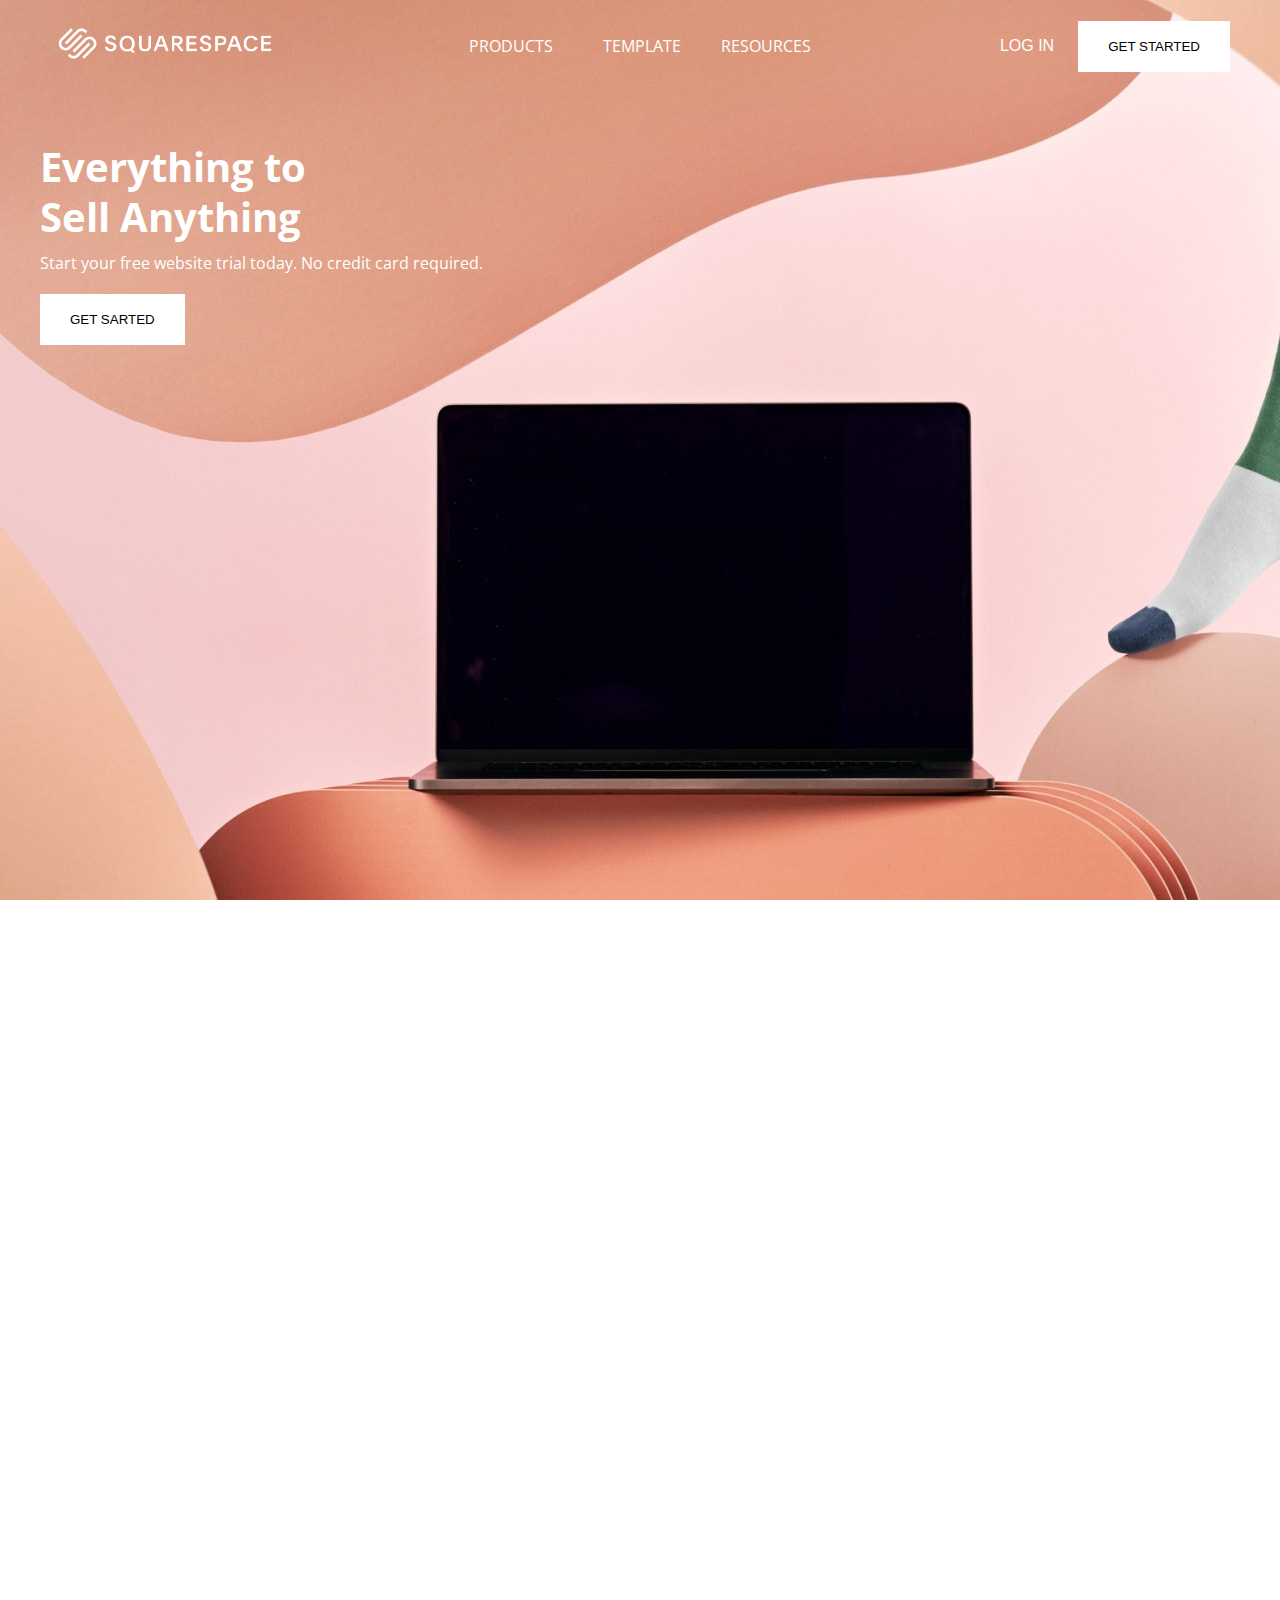
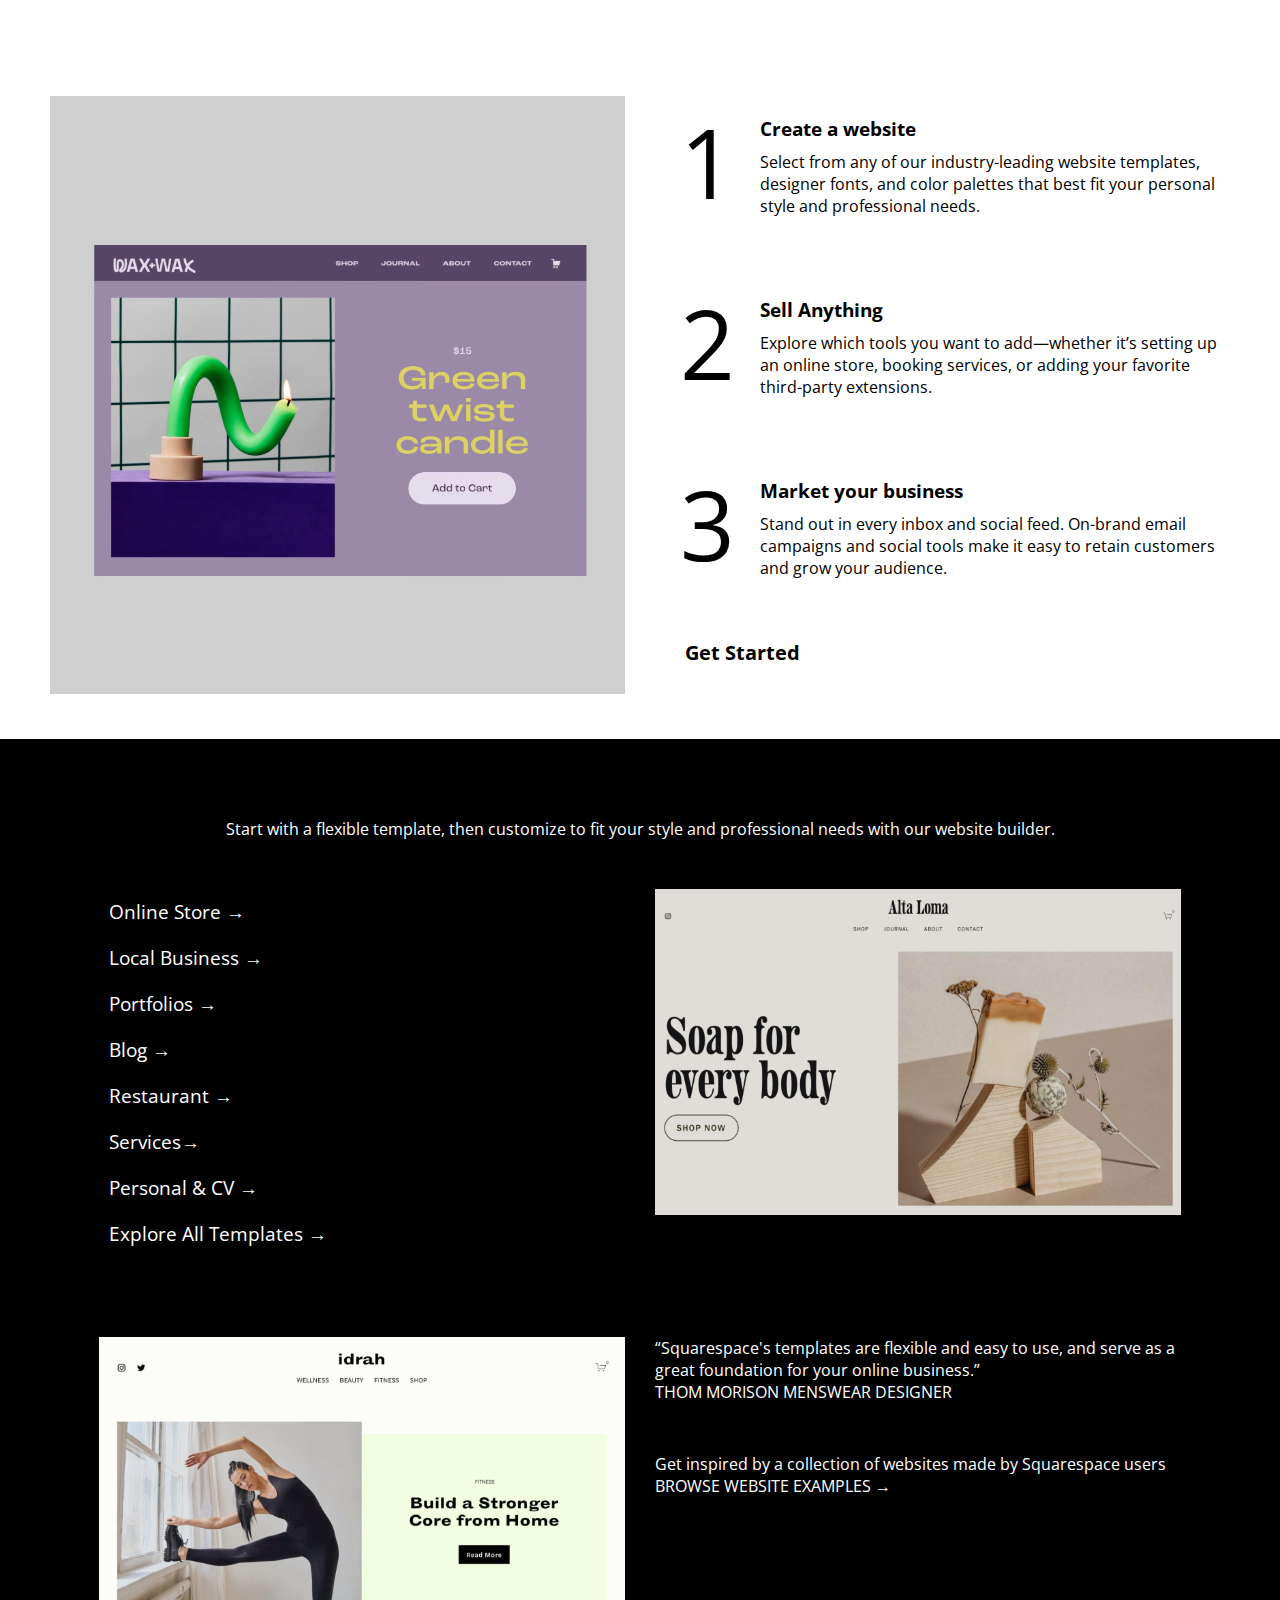
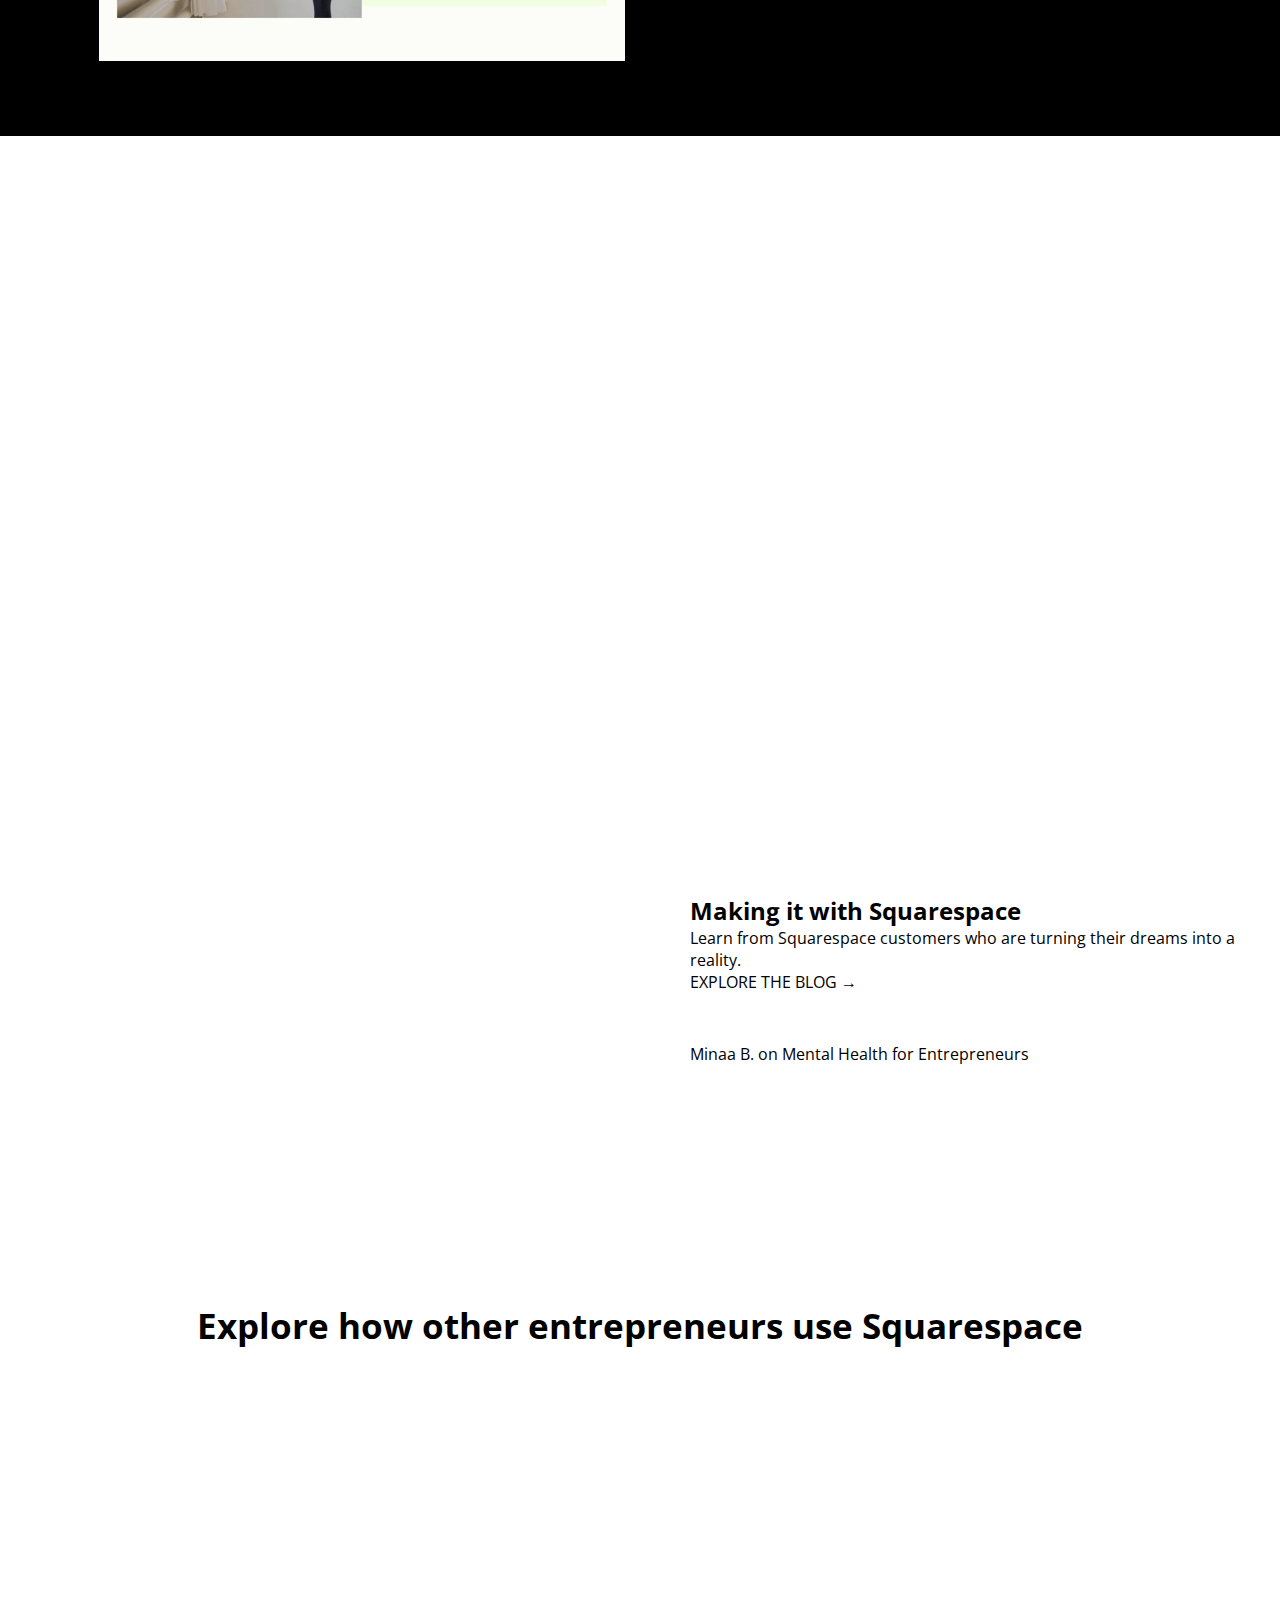
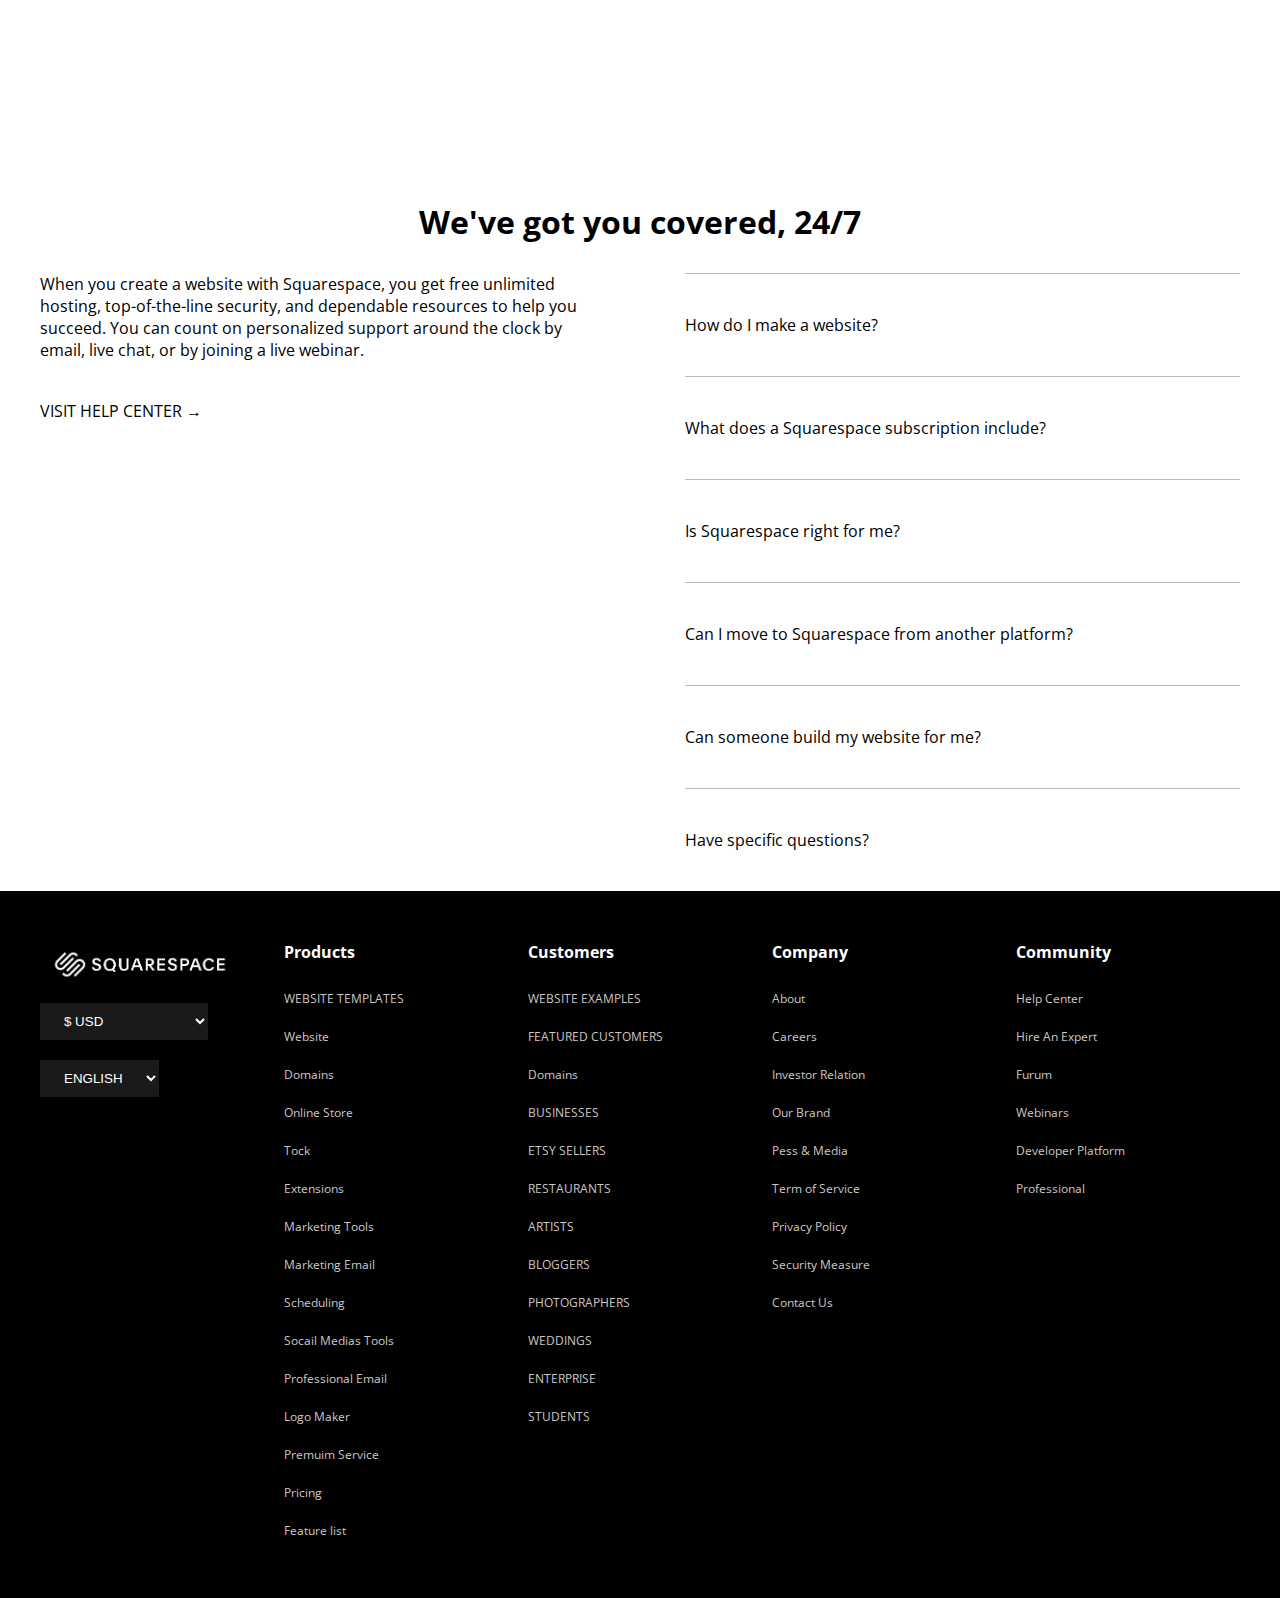
==== index.html @ 46cb9a81 "first commit" ====
<!DOCTYPE html>
<html lang="en">
<head>
    <meta charset="UTF-8">
    <meta http-equiv="X-UA-Compatible" content="IE=edge">
    <meta name="viewport" content="width=device-width, initial-scale=1.0">
    <title>SquareSpace Clone</title>
    <link href="https://unpkg.com/aos@2.3.1/dist/aos.css" rel="stylesheet">
    <!-- style css -->
    <link rel="stylesheet" href="/asset/style.css">
    <link rel="stylesheet" href="/asset/reponsive.css">
    <link rel="stylesheet" href="https://cdnjs.cloudflare.com/ajax/libs/font-awesome/6.1.0/css/all.min.css" integrity="sha512-10/jx2EXwxxWqCLX/hHth/vu2KY3jCF70dCQB8TSgNjbCVAC/8vai53GfMDrO2Emgwccf2pJqxct9ehpzG+MTw==" crossorigin="anonymous" referrerpolicy="no-referrer" />
    <!-- google fonts -->
    <link rel="preconnect" href="https://fonts.googleapis.com">
    <link rel="preconnect" href="https://fonts.gstatic.com" crossorigin>
    <link href="https://fonts.googleapis.com/css2?family=Open+Sans:ital,wght@0,300;0,400;0,500;0,600;0,700;1,300;1,400;1,500;1,600;1,700&family=Roboto:ital,wght@0,100;0,300;0,400;0,500;0,700;0,900;1,100;1,300;1,400;1,500;1,700;1,900&display=swap" rel="stylesheet">
   

</head>
<body>
    <main class="landing-backgorund">
        <header id="main-header">
            <div class="header-container page-wrapper">
                <div class="brand-logo">
                    <a href="index.html"><img src="/asset/image/png/squarespace-logo-horizontal-white.png" alt="" width="250px"></a>
                </div>
                <nav class="nav-container">
                    <ul class="navbar-items">
                        <li id="btnToggleDropdown" onclick="toggleDropdownMenu()" style="cursor: pointer;"><a>Products <i class="fa-solid fa-angle-down" style="font-size: 15px; padding: 0 5px;"></i></a></li>
                        <li><a href="">Template</a></li>
                        <li><a href="">Resources</a></li>
                    </ul>
                </nav>
                <div class="navbar-button-container">
                    <button id="btn-login">LOG IN</button>
                    <button id="btn-getstarted-navbar">Get Started</button>
                </div>
                <div class="menubar-icon" id="mobile-menu-icon">
                    <!-- <i class="fa-solid fa-bars-staggered" style="font-size: 25px; color: #fff; cursor: pointer;"></i> -->
                    <div class="bar1"></div>
                    <div class="bar2"></div>
                    <div class="bar3"></div>
                </div>

            </div>
            <div class="mobile-nav">
                <ul class="navbar-items">
                    <li onclick="openSubItemsClick('navbar-subitems-1')">
                        <a>Products <i class="fa-solid fa-angle-down" style="font-size: 15px; padding: 0 5px; cursor: pointer;"></i></a>
                        <ul class="navbar-subitems" id="navbar-subitems-1">
                            <li class="collapse-items">
                                <div class="mobile-collapse-row">
                                    <div class="mobile-collapse-col">
                                        <ul>
                                            <p>Create a website</p>
                                            <li><a href="">Overview</a></li>
                                            <li><a href="">Award-Winning Templates</a></li>
                                            <li><a href="">Blogging</a></li>
                                            <li><a href="">Portfolios</a></li>
                                            <li><a href="">Website Analytic</a></li>
                                            <li><a href="">Connected Services</a></li>
                                            <li><a href="">Hire an expert</a></li>
                                            <li><a href="">Enterprise Solutions</a></li>
                                        </ul>
                                    </div>
                                    <div class="mobile-collapse-col">
                                        <ul>
                                            <p>Sell Anything</p>
                                            <li><a href="">Overview</a></li>
                                            <li><a href="">Ecommerce Templates</a></li>
                                            <li><a href="">Sell Products</a></li>
                                            <li><a href="">Sell Services</a></li>
                                            <li><a href="">Schedule Appointments</a></li>
                                            <li><a href="">CheckOut,Payment & Taxes</a></li>
                                            <li><a href="">Member Areas <span style="background-color: #fff; padding: 5px 20px; margin: 0 10px; color: #000;">New</span></a></li>
                                            <li><a href="">Extensions</a></li>
                                            <li><a href="">Restaurants & Hospitality <span style="background-color: #fff; padding: 5px 20px; margin: 0 10px; color: #000;">New</span></a></li>
                                        </ul>
                                    </div>
                                    <div class="mobile-collapse-col">
                                        <ul>
                                            <p>Build You Own Brand</p>
                                            <li><a href="">Overview</a></li>
                                            <li><a href="">Email Marketing</a></li>
                                            <li><a href="">SEO Tools</a></li>
                                            <li><a href="">Social Media Tools</a></li>
                                            <li><a href="">Video Maker <span style="background-color: #fff; padding: 5px 20px; margin: 0 10px; color: #000;">New</span></a></li>
                                        </ul>
                                    </div>
                                </div>
                            </li>
                        </ul>
                    </li>
                    <li><a href="">Template</a></li>
                    <li><a href="">Resources</a></li>
                </ul>
                <div class="mobible-navbar-btn">
                    <button id="btn-login-mobile">Log In</button> <br>
                    <button id="btn-getstarted-navbar-mobile">Get Started</button>
                </div>
            </div>
        </header>
<!-- dropdown  -->
<div class="dropdown-container">
    <div class="dropdown-row page-wrapper">
        <div class="dropdown-cols">
            <ul class="dropdown-items">
                <h4>Create a website</h4>
                <li><a href="">Overview</a></li>
                <li><a href="">Award-Winning Templates</a></li>
                <li><a href="">Blogging</a></li>
                <li><a href="">Portfolios</a></li>
                <li><a href="">Website Analytic</a></li>
                <li><a href="">Connected Services</a></li>
                <li><a href="">Hire an expert</a></li>
                <li><a href="">Enterprise Solutions</a></li>
            </ul>
        </div>
        <div class="dropdown-cols">
            <ul class="dropdown-items">
                <h4>Sell Anything</h4>
                <li><a href="">Overview</a></li>
                <li><a href="">Ecommerce Templates</a></li>
                <li><a href="">Sell Products</a></li>
                <li><a href="">Sell Services</a></li>
                <li><a href="">Schedule Appointments</a></li>
                <li><a href="">CheckOut,Payment & Taxes</a></li>
                <li><a href="">Member Areas <span style="background-color: #fff; padding: 5px 20px; margin: 0 10px; color: #000;">New</span></a></li>
                <li><a href="">Extensions</a></li>
                <li><a href="">Restaurants & Hospitality <span style="background-color: #fff; padding: 5px 20px; margin: 0 10px; color: #000;">New</span></a></li>

            </ul>
        </div>
        <div class="dropdown-cols">
            <ul class="dropdown-items">
                <h4>Build You Own Brand</h4>
                <li><a href="">Overview</a></li>
                <li><a href="">Email Marketing</a></li>
                <li><a href="">SEO Tools</a></li>
                <li><a href="">Social Media Tools</a></li>
                <li><a href="">Video Maker <span style="background-color: #fff; padding: 5px 20px; margin: 0 10px; color: #000;">New</span></a></li>

            </ul>
        </div>
        <div class="dropdown-cols">
            <ul class="dropdown-items">
                <h4>Get a Domains</h4>
                <li><a href="">Find a Domain</a></li>
                <li><a href="">Transfers a Domains</a></li>
               

            </ul>
        </div>

    </div>

</div>
<!-- end dropdown -->



        <div class="hero-text page-wrapper">
            <div class="hero-text-title">
                <h1>Everything to</h1>
                <h1>Sell Anything</h1>
            </div>
            <div class="hero-text-desc">
                <p style="color: #fff; margin-top: 10px">Start your free website trial today. No credit card required.</p>
            </div>
            <div class="hero-text-button">
                <button>Get Sarted</button>
            </div>
        </div>
    </main>


<!-- all contents -->
    <section>
        <div class="grow-your-bn-title page-wrapper">
            <h1 data-aos="fade-up"
            data-aos-anchor-placement="bottom-bottom">GROW YOUR</h1>
            <h1 data-aos="fade-up"
            data-aos-anchor-placement="top-center">BUSINESS</h1>
            <h1 data-aos="fade-up"
            data-aos-anchor-placement="center-center">ONLINE</h1>
        </div>
        <div class="steps-content2">
            <div class="img"><img src="/asset/image/photoSection2.png" alt="" width="100%"></div>
            <div class="steps-content2-details">
                <ol class="step-list">
                    <li class="step-contents">
                        <p id="step-index">1</p>
                        <div class="list-content">
                            <h3>Create a website</h3>
                            <div class="list-description">
                                <p>Select from any of our industry-leading website templates, designer fonts, and color palettes that best fit your personal style and professional needs.</p>
                            </div>

                        </div>
                    </li>
                    <li class="step-contents">
                        <p id="step-index">2</p>
                        <div class="list-content">
                            <h3>Sell Anything</h3>
                            <div class="list-description">
                                <p>Explore which tools you want to add—whether it’s setting up an online store, booking services, or adding your favorite third-party extensions.</p>
                            </div>
                           
                        </div>
                    </li>
                    <li class="step-contents">
                        <p id="step-index">3</p>
                        <div class="list-content">
                            <h3>Market your business</h3>
                            <div class="list-description">
                                <p>Stand out in every inbox and social feed. On-brand email campaigns and social tools make it easy to retain customers and grow your audience.</p>
                            </div>
                        </div>
                    </li>
                    <div id="btn-steps">
                        <a href="index.html">Get Started <i class="fa-solid fa-angle-right"></i></a>
                    </div>
                </ol>
            </div>
        </div>
    </section>

    <section>
        <div class="online-templates-wrapper">
            <div class="heading-title">
                <h1 data-aos="fade-up"
                data-aos-anchor-placement="bottom-bottom">Website templates for every purpose</h1>
                <div class="short-heading-decs">
                    <p>Start with a flexible template, then customize to fit your style and professional needs with our website builder.</p>
                </div>
            </div>
            <di class="template-container">
                <div class="template-links">
                    <ul class="template-items">
                        <li><a href="">Online Store →</a></li>
                        <li><a href="">Local Business →</a></li>
                        <li><a href="">Portfolios →</a></li>
                        <li><a href="">Blog →</a></li>
                        <li><a href="">Restaurant →</a></li>
                        <li><a href="">Services→</a></li>
                        <li><a href="">Personal & CV →</a></li>
                        <li><a href="">Explore All Templates →</a></li>

                    </ul>
                </div>
                <div class="template-img">
                    <img src="/asset/image/online-template.png" alt="" width="100%">
                </div>
            </di>
            <di class="template-container">
                <div class="template-img">
                    <img src="/asset/image/online-template2.png" alt="" width="100%">
                </div>
                <div class="template-links">
                    <div class="template-qoute">
                        <p>“Squarespace's templates are flexible and easy to use, and serve as a great foundation for your online business.”</p>
                        <p>THOM MORISON MENSWEAR DESIGNER</p>
                    </div>
                    <div class="template-footer-decs">
                        <p>Get inspired by a collection of websites made by Squarespace users</p>
                        <a href="">BROWSE WEBSITE EXAMPLES →</a>
                    </div>
                   
                </div>
    
            </di>
            

        </div>
    </section>
    <section>
        <div class="featured-blog-posts-wrapper">
            <div class="feature-blog-heading-title">
                <h1 id="modern-solution-qoute" data-aos="fade-up"
                data-aos-anchor-placement="bottom-bottom">MODERN SOLUTIONS</h1>
            </div>
            <div class="featured-blog-post-container page-wrapper">
               <div class="feature-blog-row">
                   <div class="feature-blog-cols" data-aos="fade-up"
                   data-aos-anchor-placement="center-center">
                        <div class="blog-post-img">
                            <img src="/asset/image/feature-blog-img.png" alt="" width="100%">
                        </div>
                   </div>
                   <div class="feature-blog-cols">
                        <div class="feature-blog-details">
                            <div class="feature-blog-title">
                                <h2>Making it with Squarespace</h2>
                                <p>Learn from Squarespace customers who are turning their dreams into a reality.</p>
                                <a href="" id="feature-blog-links">EXPLORE THE BLOG →</a>
                                <p id="minaa-b-desc">Minaa B. on Mental Health for Entrepreneurs</p>
                            </div>
                        </div>
                   </div>
                   
               </div>
            </div>


        </div>
    </section>
    <!-- started featured customer -->
    <section>
        <div class="featured-customers-slides-wrapper">
            <div class="featured-customers-slides-title">
                <h3>Explore how other entrepreneurs use Squarespace</h3>
            </div>
            <div class="featured-customers-slide-container page-wrapper">
                <div class="featured-customers-slide-rows">
                    <div class="customers-slide-cols" data-aos="fade-up"
                    data-aos-anchor-placement="center-center">
                        <div class="featured-customers-thumnail">
                            <img src="/asset/image/customer_1.jpeg" alt="" width="100%">
                        </div>
                        <div class="featured-customers-description">
                            <h3 id="featured-customers-name">Adrienne Raquel</h3>
                            <p id="featured-customers-role">Photograhpers</p>
                            <a href="" id="learn-more-abt-customer">Learn more</a>
                        </div>
                    </div>
                    <div class="customers-slide-cols" data-aos="fade-up"
                    data-aos-anchor-placement="center-center">
                        <div class="featured-customers-thumnail">
                            <img src="/asset/image/customer_2.jpeg" alt="" width="100%">
                        </div>
                        <div class="featured-customers-description">
                            <h3 id="featured-customers-name">Yi-Mei Truxes</h3>
                            <p id="featured-customers-role">Fashion Accessories</p>
                            <a href="" id="learn-more-abt-customer">Learn more</a>
                        </div>
                    </div>
                    <div class="customers-slide-cols" data-aos="fade-up"
                    data-aos-anchor-placement="center-center">
                        <div class="featured-customers-thumnail">
                            <img src="/asset/image/customer_3.jpeg" alt="" width="100%">
                        </div>
                        <div class="featured-customers-description">
                            <h3 id="featured-customers-name">Altrock</h3>
                            <p id="featured-customers-role">Creative Professional</p>
                            <a href="" id="learn-more-abt-customer">Learn more</a>
                        </div>
                    </div>
                    <div class="customers-slide-cols" data-aos="fade-up"
                    data-aos-anchor-placement="center-center">
                        <div class="featured-customers-thumnail">
                            <img src="/asset/image/customer_4.jpeg" alt="" width="100%">
                        </div>
                        <div class="featured-customers-description">
                            <h3 id="featured-customers-name">Danny Bowien</h3>
                            <p id="featured-customers-role">Chef</p>
                            <a href="" id="learn-more-abt-customer">Learn more</a>
                        </div>
                    </div>
                </div>
               
            </div>
        </div>
    </section>
    <section>
        <div class="faq-feature-text-wrapper">
            <div class="faq-feature-heading">
                <h1>We've got you covered, 24/7</h1>
            </div>
            <div class="faq-feature-text-row page-wrapper">
                <div class="faq-feature-text-cols">
                    <p>When you create a website with Squarespace, you get free unlimited hosting, top-of-the-line security, and dependable resources to help you succeed. You can count on personalized support around the clock by email, live chat, or by joining a live webinar. </p>
                    <a href="" id="visit-help-links">VISIT HELP CENTER →</a>
                </div>
                <div class="faq-feature-text-cols">
                    <ul>
                        <li><a href="">How do I make a website?</a></li>
                        <li><a href="">What does a Squarespace subscription include?</a></li>
                        <li><a href="">Is Squarespace right for me?</a></li>
                        <li><a href="">Can I move to Squarespace from another platform?</a></li>
                        <li><a href="">Can someone build my website for me?</a></li>
                        <li><a href="">Have specific questions?</a></li>
                    </ul>
                </div>

            </div>

        </div>
    </section>

<!-- end contents -->


    <!-- footer section -->
    <footer class="footer-container">
        <div class="footer-row page-wrapper">
            <div class="column">
                <a href="index.html"><img src="/asset/image/png/squarespace-logo-horizontal-white.png" alt="" width="200px"></a>
                <select name="" id="txt_curency">
                    <option value="USD">$ USD</option>
                    <option value="USD">៛ KHMER RIELS</option>
                    <option value="USD">£ GBP</option>
                </select>
                <select name="" id="txt_lang">
                    <option value="USD">ENGLISH</option>
                    <option value="USD">KHMER</option>
                    <option value="USD">JAPAN</option>
                </select>
            </div>
            <div class="column">
                <ul>
                    <h4>Products</h4>
                    <li><a href="">WEBSITE TEMPLATES</a></li>
                    <li><a href="">Website</a></li>
                    <li><a href="">Domains</a></li>
                    <li><a href="">Online Store</a></li>
                    <li><a href="">Tock</a></li>
                    <li><a href="">Extensions</a></li>
                    <li><a href="">Marketing Tools</a></li>
                    <li><a href="">Marketing Email</a></li>
                    <li><a href="">Scheduling</a></li>
                    <li><a href="">Socail Medias Tools</a></li>
                    <li><a href="">Professional Email</a></li>
                    <li><a href="">Logo Maker</a></li>
                    <li><a href="">Premuim Service</a></li>
                    <li><a href="">Pricing</a></li>
                    <li><a href="">Feature list</a></li>
                </ul>
            </div>
            <div class="column">
                <ul>
                    <h4>Customers</h4>
                    <li><a href="">WEBSITE EXAMPLES</a></li>
                    <li><a href="">FEATURED CUSTOMERS</a></li>
                    <li><a href="">Domains</a></li>
                    <li><a href="">BUSINESSES</a></li>
                    <li><a href="">ETSY SELLERS</a></li>
                    <li><a href="">RESTAURANTS</a></li>
                    <li><a href="">ARTISTS</a></li>
                    <li><a href="">BLOGGERS</a></li>
                    <li><a href="">PHOTOGRAPHERS</a></li>
                    <li><a href="">WEDDINGS</a></li>
                    <li><a href="">ENTERPRISE</a></li>
                    <li><a href="">STUDENTS</a></li>

                </ul>
            </div>
            <div class="column">
                <ul>
                    <h4>Company</h4>
                    <li><a href="">About</a></li>
                    <li><a href="">Careers</a></li>
                    <li><a href="">Investor Relation</a></li>
                    <li><a href="">Our Brand</a></li>
                    <li><a href="">Pess & Media</a></li>
                    <li><a href="">Term of Service</a></li>
                    <li><a href="">Privacy Policy</a></li>
                    <li><a href="">Security Measure</a></li>
                    <li><a href="">Contact Us</a></li>
                   
                   
                </ul>
            </div>
            <div class="column">
                <ul>
                    <h4>Community</h4>
                    <li><a href="">Help Center</a></li>
                    <li><a href="">Hire An Expert</a></li>
                    <li><a href="">Furum</a></li>
                    <li><a href="">Webinars</a></li>
                    <li><a href="">Developer Platform</a></li>
                    <li><a href="">Professional</a></li>
                   
                </ul>
            </div>
        </div>
    </footer>
    <!-- ended footer section -->
    <script src="/asset/scripts.js"></script>
    <script src="https://unpkg.com/aos@2.3.1/dist/aos.js"></script>
    <script>
        AOS.init();
    </script>

</body>
</html>
---- asset/style.css ----
* {
    margin: 0;
    padding: 0;
    box-sizing: border-box;
}
:root {
    --max-witdth: 1200px;
    --primary-font: 'Open Sans', sans-serif;
    --font-size-sm: 12px;
    --font-size-md: 14px;
    --font-size-md: 16px;

}

/* header style */
.main-header-active {
    position: fixed;
    width: 100%;
    background-color: #000;
    top: 0;
    z-index: 999;
    transition: all 0.3s ease-out 0.2s;
    
}

.page-wrapper {
    max-width: var(--max-witdth);

    margin: 0 auto;

}
.landing-backgorund {
    background-image: url('/asset/image/background-landing.jpeg');
    width: 100%;
    height: 100vh;
    background-repeat: no-repeat;
    background-size: cover;
}

.header-container {
    display: flex;
    justify-content: space-between;
    align-items: center;
    font-family: var(--primary-font);
    padding: 14px 0;
   
}

.nav-container .navbar-items {
    list-style: none;
    display: flex;
    justify-content: space-between;
    align-items: center;
    gap: 40px;
}
.nav-container .navbar-items  li a {
    text-decoration: none;
    color: #fff;
    text-transform: uppercase;
    font-size: var(--font-size-md);
    

}
.navbar-button-container button {
    margin: 0 10px;
    
}
#btn-login {
    background: none;
    border: none;
    color: #fff;
    font-size: var(--font-size-md);
    cursor: pointer;

}
#btn-getstarted-navbar {
    background: #fff;
    border: none;
    padding: 18px 30px;
    font-weight: 500;
    cursor: pointer;
    text-transform: uppercase;
    transition: 0.5s;
    
}
#btn-getstarted-navbar:hover {
    background-color: #e9e9e9;
}

.hero-text {
    font-family: var(--primary-font);
    margin-top: 50px;
}
.hero-text-title h1 {
    font-size: 40px;
    color: #fff;
    line-height: 50px;
 
}
.hero-text-button button {
    margin-top: 20px;
    background: #fff;
    border: none;
    padding: 18px 30px;
    text-transform: uppercase;
    cursor: pointer;
    transition: 0.5s;

}
.hero-text-button button:hover {
    background-color: #e9e9e9;
}


/* menubar */
.menubar-icon {
    display: none;
}
.mobile-nav {
    position: absolute;
    left: -100%;
    width: 100%;
    font-family: var(--primary-font);
    background-color: #000;
    padding: 50px 43px;
    max-height: 100vh;
    overflow: auto;
    

}
#mobile-menu-icon  {
    cursor: pointer;
}

#mobile-menu-icon > div {
    width: 28px;
    height: 2px;
  
    margin: 5px 0;
    background: #fff;

}
.active .bar1 {
    transform: rotate(-45deg) translate(-3px,4px);
    transition: 0.25s;
}
.active .bar2 {
    opacity: 0;
}

.active .bar3 {
    transform: rotate(45deg) translate(-7px,-8px);
    transition: 0.25s;
}


.mobile-nav-active{
    left: 0;
    transition: 0.5s;


}

.mobile-nav .navbar-items li {
    list-style: none;
    padding: 15px 0px;
}
.mobile-nav .navbar-items li a {
    text-decoration: none;
    color: #fff;
}
#btn-login-mobile {
    width: 100%;
    margin-top: 20px;
    padding: 10px;
    cursor: pointer;
    text-transform: uppercase;
}

#btn-getstarted-navbar-mobile {
    width: 100%;
    margin-top: 20px;
    padding: 10px;
    cursor: pointer;
    text-transform: uppercase;
}
.navbar-subitems {
    margin-top: 20px;
    transition: 5s;
}
.navbar-subitems li a {
    font-size: var(--font-size-sm);
    margin-left: 20px;

}

.navbar-subitems {
    display: none;

}

.navbar-subitems-active {
    display: block;
    color: #fff;
}

/* mega dropdown */
.dropdown-container {
    position: fixed;
    top: 10px;
    height: 0px;
    overflow: hidden;
    transition: 0.5s;
    background-color: #000;
    padding: 0px;
    width: 100%;
    font-family: var(--primary-font);

}
.dropdown-container-active {
    position: fixed;
    height: 100%;
    top: 60px;
    padding: 80px 0;
    margin-top: 29px;
    z-index: 999;
    transition: 0.5s;
}
.dropdown-container .dropdown-row  {
    display: grid;
    grid-template-columns: repeat(4, 1fr);
}
.dropdown-items h4 {
    color: #f6f8fa;
    margin-bottom: 15px;
}
.dropdown-items li {
    margin: 14px 0;
}
.dropdown-items li a {
    text-decoration: none;
    color: rgb(206, 199, 199);
    font-family: 9px;

}
.dropdown-items li a:hover {
    text-decoration: underline;
}
/* end mega dropdown */



.fa-angle-down-active {
    transform: rotate(180deg);
    transition: 0.5s;
}
.fa-angle-down-Inactive {
    transform: rotate(0deg);
    transition: 0.5s;
}
/* end header style */
.grow-your-bn-title h1 {
    text-align: center;
    font-size: 9em;
    padding: 28px 0;
    font-family: var(--primary-font);
}

/* all contents goes here */
.steps-content2 {
    display: grid;
    grid-template-columns: repeat(2, 1fr);
    gap: 30px;
    padding: 40px 50px;
    font-family: var(--primary-font);
}
.steps-content2-title ol{
    list-style: none;

}
.step-list .step-contents {
    display: flex;
    justify-content: space-between;
    align-items: center;
    margin-bottom: 50px;

}
#step-index {
    font-size: 6em;
    padding: 0 25px;
}
.list-content h3 {
    padding: 10px 0;
}
.steps-content2-details #btn-steps a {
    text-decoration: none !important;
    color: #000;
    font-size: 20px;
    font-weight: bold;
    margin-left: 30px;
}

.heading-title  {
    color: #fff;
    font-family: var(--primary-font);
    text-align: center;
    line-height: 40px;
}



.online-templates-wrapper {
    background-color: #000;
    padding: 30px 40px;
    
}
.template-container {
    display: grid;
    grid-template-columns: repeat(2, 1fr);
    gap: 30px;
    padding: 40px 59px;
    font-family: var(--primary-font);
}
.template-container.template-items {
    list-style: none;
}
.template-container ul li {
   padding: 10px;
}
.template-container ul li a {
    text-decoration: none;
    color: #fff;
    font-size: 19px;

}
.template-container ul li a:hover {
    text-decoration: underline;
}

.template-qoute p {
    color: #fff;

}
.template-footer-decs {
    color: #fff;
 
    margin-top: 50px;
}
.template-footer-decs a {
    color: #fff;
    text-decoration: none;
    margin: 20px 0;

}
/* customer card styles */
.featured-customers-slides-wrapper {
    font-family: var(--primary-font);
}
.featured-customers-slides-title {
    text-align: center;
    margin: 30px 0;
    font-size: 30px;
}

.featured-customers-slide-rows {
    display: grid;
    grid-template-columns: repeat(4, 1fr);
    gap: 24px;
    margin: 30px 0;
    cursor: pointer;
}
.featured-customers-thumnail img {
    border-radius: 3px;
    margin: 20px 0;
}
#featured-customers-role {
    font-size: 12px;
}
#learn-more-abt-customer {
    text-decoration: none;
    color: rgb(218, 37, 13);
}
#learn-more-abt-customer:hover {
    text-decoration: underline;
}
/* ended customer card styles */

.featured-blog-posts-wrapper {
    font-family: var(--primary-font);
}
.feature-blog-heading-title {
    text-align: center;
    margin: 30px 0;
    font-size: 8em;
}
.featured-blog-post-container .feature-blog-row {
    display: grid;
    grid-template-columns: repeat(2, 1fr);
    gap: 100px;
}
#feature-blog-links {
    text-decoration: none;
    color: #000;
}
#feature-blog-links:hover {
    text-decoration: underline;
}
#minaa-b-desc {
    margin-top: 50px;
}
.faq-feature-text-wrapper {
    font-family: var(--primary-font);
}
.faq-feature-heading {
    text-align: center;
    margin: 30px 0;
}
#visit-help-links {
    text-decoration: none;
    color: #000;
    line-height: 100px;

}
.faq-feature-text-row {
    display: grid;
    grid-template-columns: repeat(2, 1fr);
    gap: 90px;
}
.faq-feature-text-cols ul li {
    list-style: none;
    padding: 40px 0;
    border-top: 1px solid rgb(190, 187, 187);
}
.faq-feature-text-cols ul li a {
    text-decoration: none;
    color: #000;
}

/* end all contents css */



/* started footer */
.footer-container {
    background-color: #000;
    padding: 50px 0;
    font-family: var(--primary-font);
}
.footer-row  {
    display: grid;
    grid-template-columns: repeat(5, 1fr);
    gap: 20px;
}
#txt_curency, #txt_lang {
    padding: 10px 20px;
    background: #1a1a1a;
    color: #fff;
    border: none;
    margin: 10px 0;
    cursor: pointer;
}
.footer-row  .column h4 {
    color: #fff;
    margin-bottom: 15px;
}
.footer-row  .column ul li {
    padding: 8px 0;
    list-style: none;
}
.footer-row  .column ul li a {
    font-size: var(--font-size-sm);
    text-decoration: none;
    color: rgb(206, 199, 199);
    
}
.footer-row  .column ul li a:hover {
    text-decoration: underline;
}



/* ended footer */
---- asset/reponsive.css ----
@media screen and (max-width: 1250px) {
    .header-container  {
        padding-left: 25px ;
        padding-right: 25px;
    }
    .footer-row {
        padding: 0 38px;
    }
    .hero-text {
        padding-left: 35px;
        margin-top: 80px;
    }
}

@media screen and (max-width: 990px) {
    .footer-row {
        grid-template-columns: repeat(3, 1fr);
        padding: 0 38px;
    }
    nav, .navbar-button-container{
        display: none;
    }
    .dropdown-container {
        display: none;
    }
    .menubar-icon {
        display: block;
        margin-top: -6px;
    }
    .header-container  {
        padding-left: 25px ;
        padding-right: 25px;
    }
    .menubar-icon {
        display: block;
    }

    .hero-text {
        padding-left: 35px;
        margin-top: 80px;
    }

    .grow-your-bn-title h1 {
        font-size: 6em;
    }
    #step-index  {
        font-size: 4em;
        padding: 0 20px;
    }
    .list-content h3 {
        padding: 5px 0;
    }
    .steps-content2-details #btn-steps  {
        text-align: center;
    }
    .steps-content2-details #btn-steps a {
        font-size: 18px;
        
    }
    .steps-content2 {
        display: grid;
        grid-template-columns: repeat(1, 1fr);
      
    }

    .template-container {
        display: grid;
        grid-template-columns: repeat(1, 1fr);
    }
    .featured-customers-slide-rows {
        display: grid;
        grid-template-columns: repeat(2, 1fr);
        padding: 0 40px;
    }
    .featured-blog-post-container .feature-blog-row  {
        display: grid;
        grid-template-columns: repeat(1, 1fr);
        padding: 0 40px;
    }
    .feature-blog-heading-title {
        font-size: 4em;
    }
    .faq-feature-text-row {
        display: grid;
        grid-template-columns: repeat(1, 1fr);
        padding: 0 40px;
    }

}

@media screen and (max-width: 500px) {
    .footer-row {
        grid-template-columns: repeat(2, 1fr);
    }
    .hero-text {
        margin-top: 80px;
    }
    .grow-your-bn-title h1 {
        font-size: 4em;
    }
    .featured-customers-slide-rows {
        display: grid;
        grid-template-columns: repeat(1, 1fr);
        padding: 0 40px;
    }
    .feature-blog-heading-title {
        font-size: 3em;
    }
}
@media screen and (max-width: 375px) {
    .footer-row {
        grid-template-columns: repeat(1, 1fr);
    }
    .grow-your-bn-title h1 {
        font-size: 3em;
        padding: 5px 0;
    }
    .feature-blog-heading-title {
        font-size: 2em;
    }
    .faq-feature-text-row {
        display: grid;
        grid-template-columns: repeat(1, 1fr);
        padding: 0 30px;
    }
}
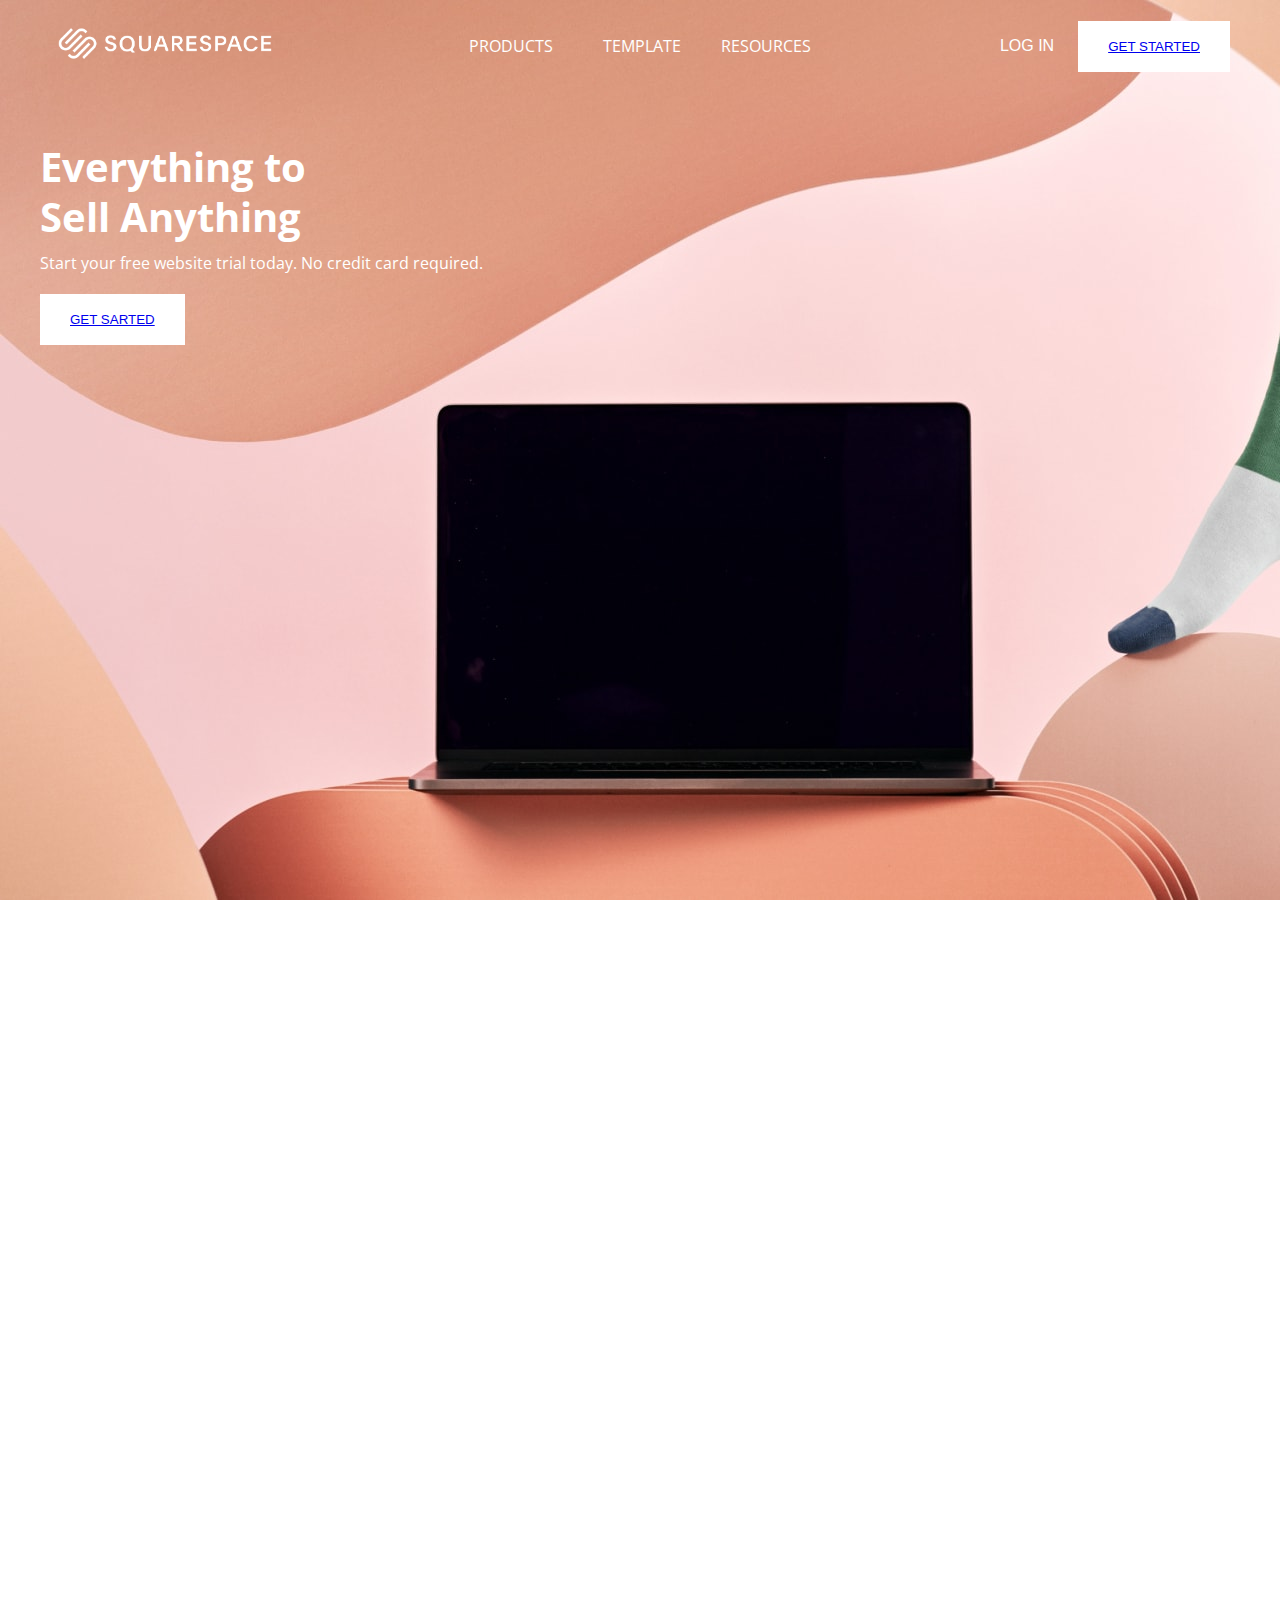
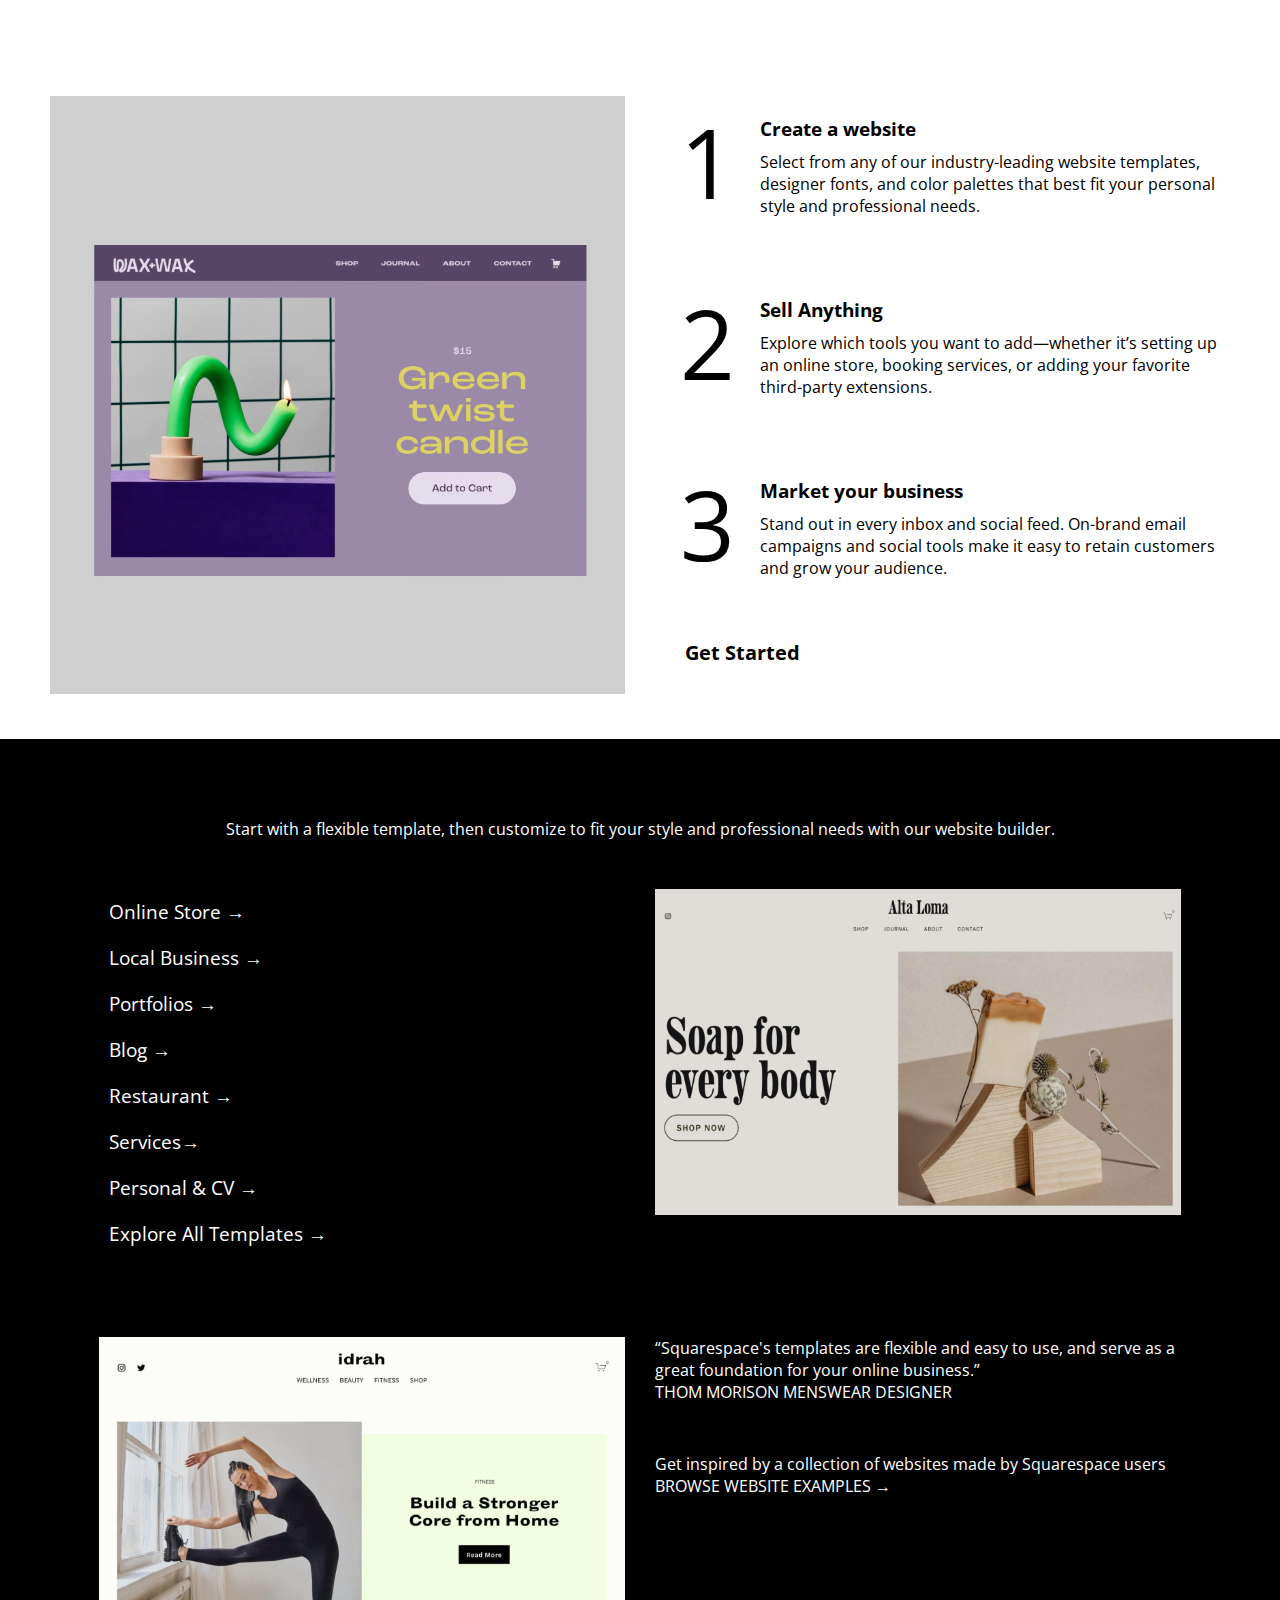
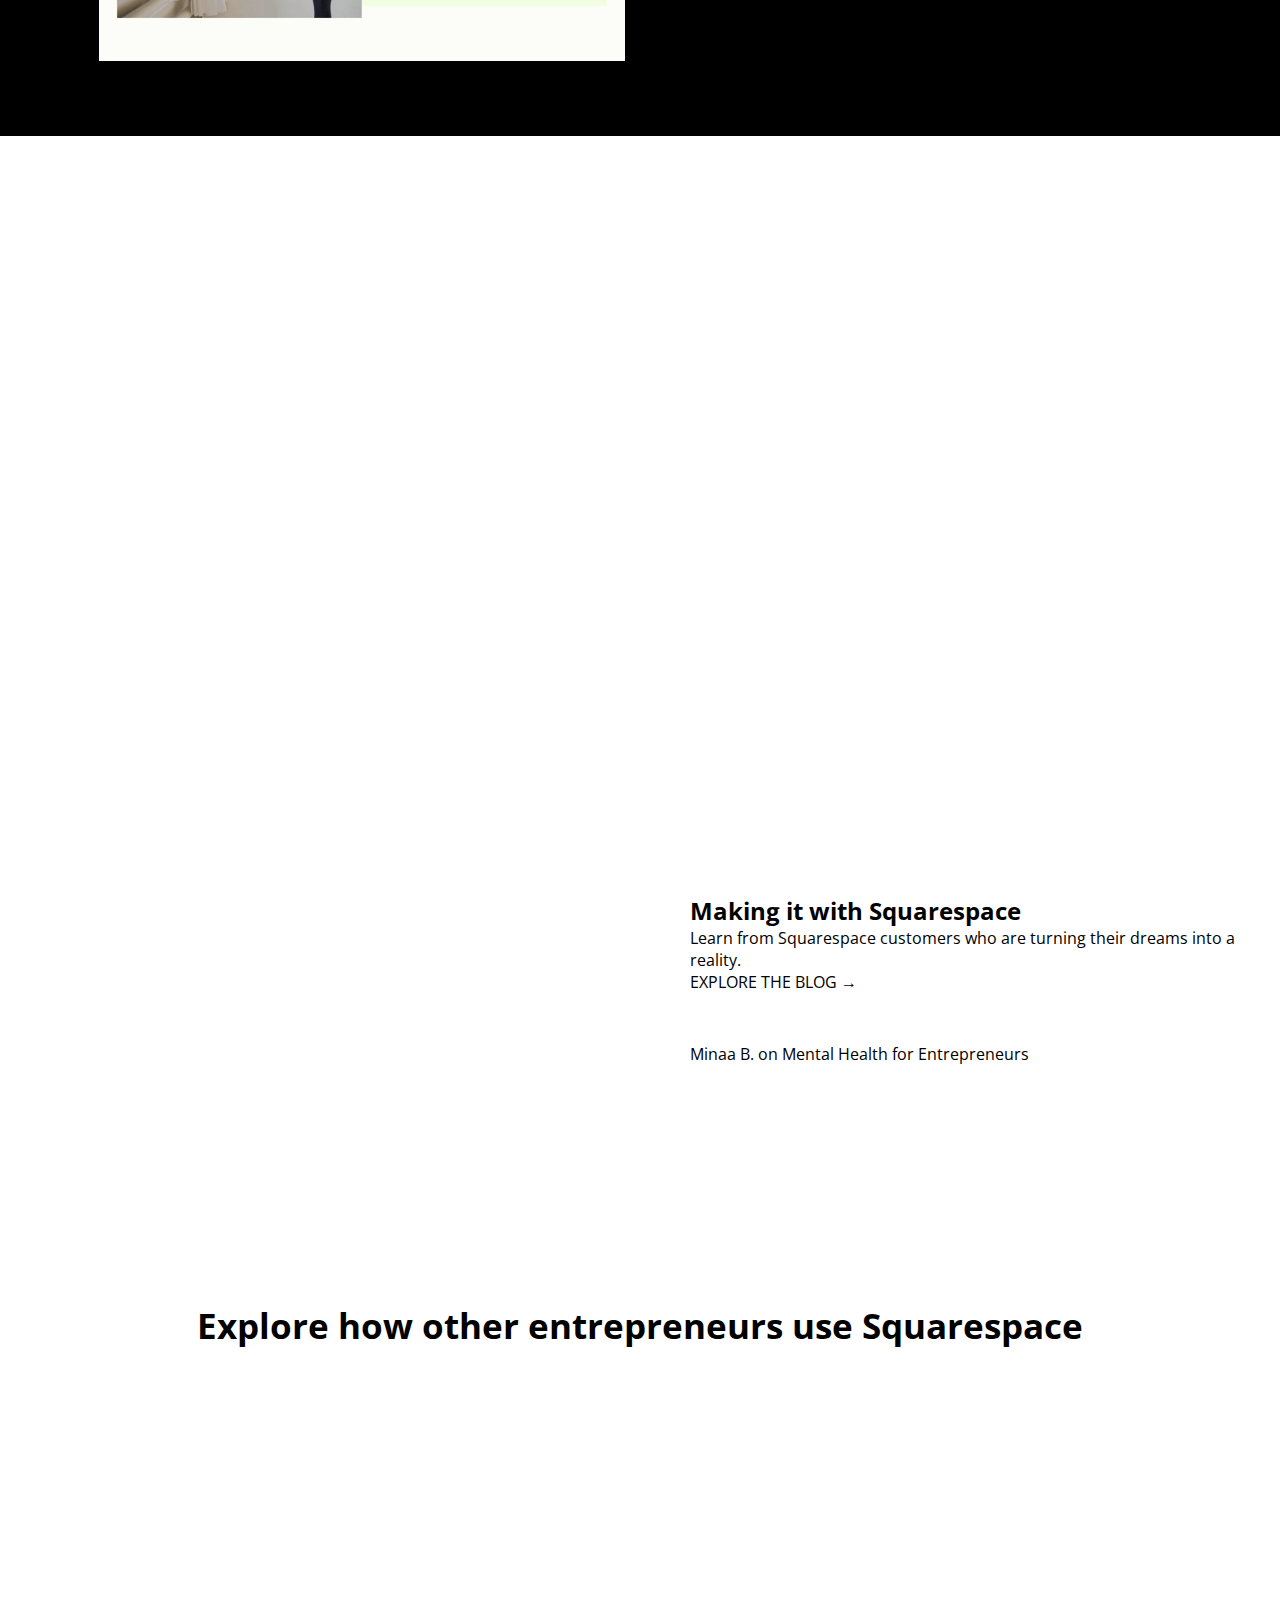
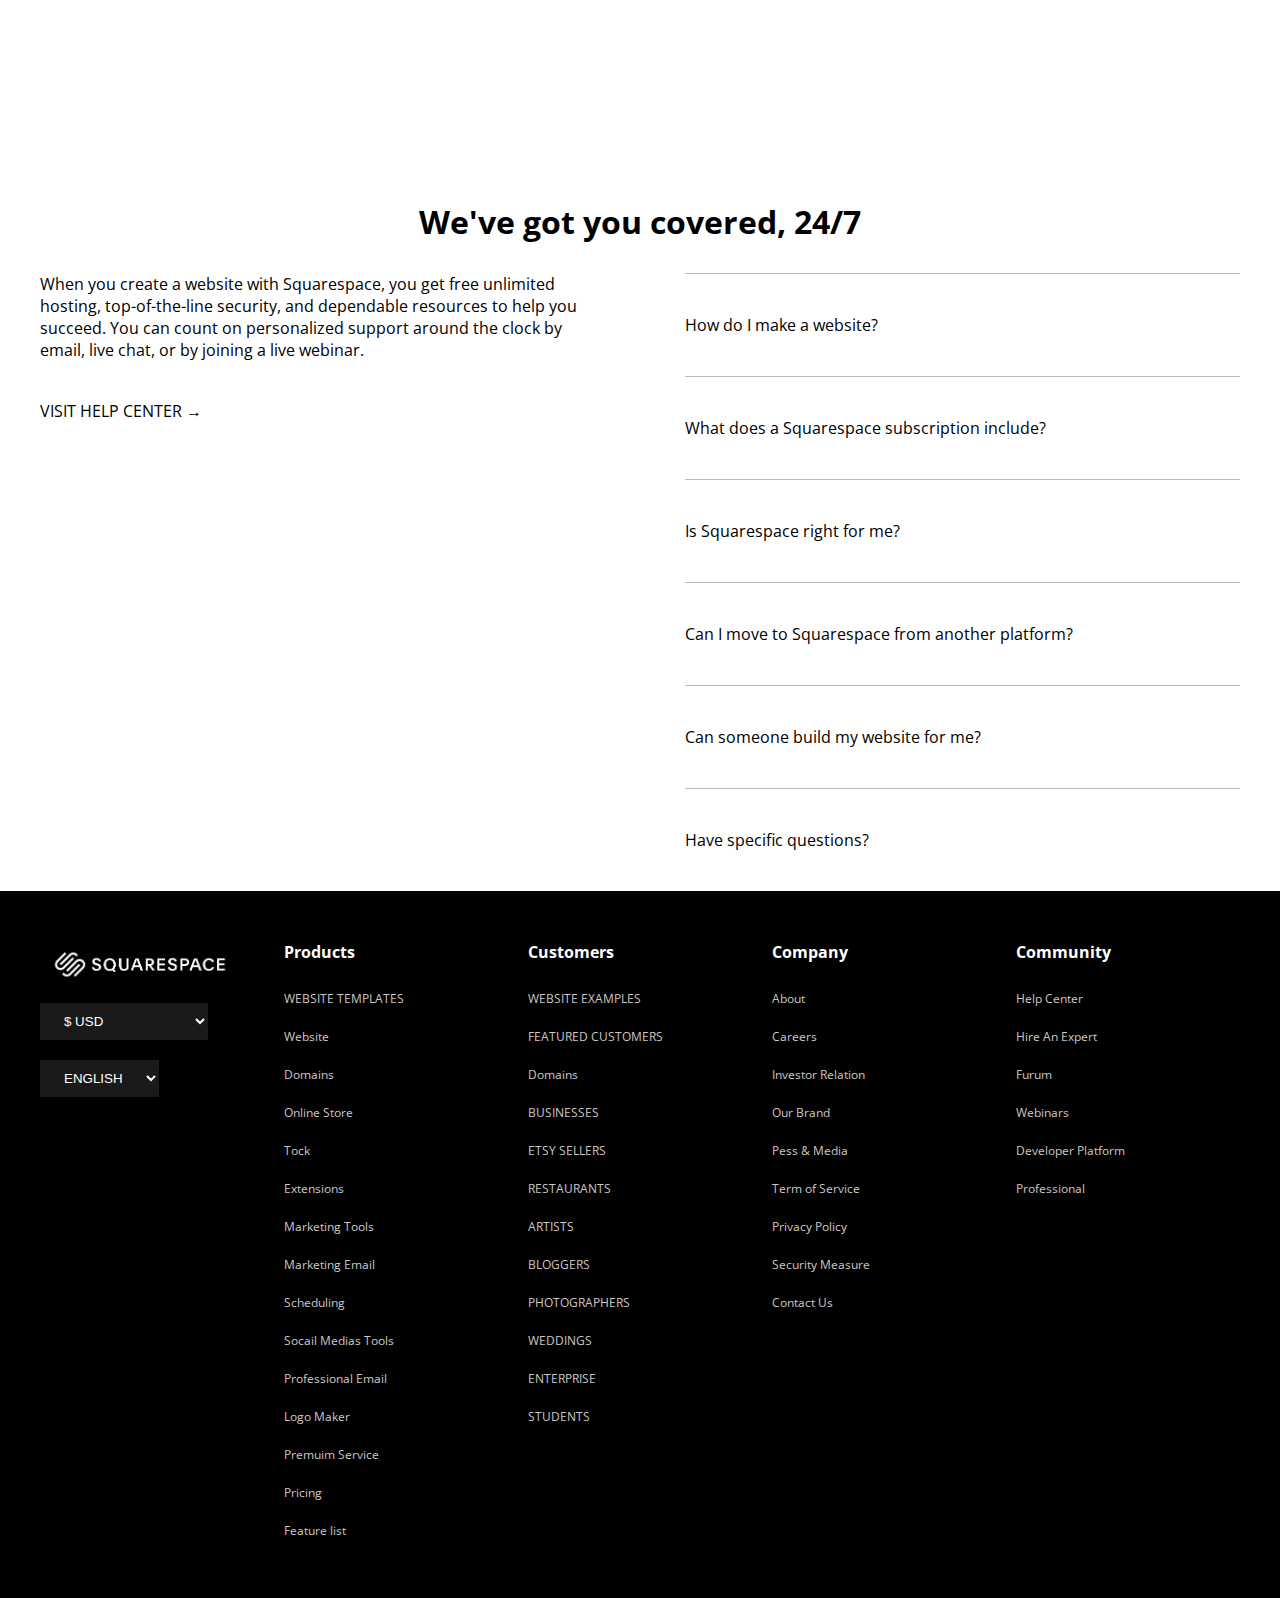
==== commit 508649c9: "added login and getstarted" ====
--- a/index.html
+++ b/index.html
@@ -7,8 +7,8 @@
     <title>SquareSpace Clone</title>
     <link href="https://unpkg.com/aos@2.3.1/dist/aos.css" rel="stylesheet">
     <!-- style css -->
-    <link rel="stylesheet" href="/asset/style.css">
-    <link rel="stylesheet" href="/asset/reponsive.css">
+    <link rel="stylesheet" href="/asset/style/style.css">
+    <link rel="stylesheet" href="/asset/style/reponsive.css">
     <link rel="stylesheet" href="https://cdnjs.cloudflare.com/ajax/libs/font-awesome/6.1.0/css/all.min.css" integrity="sha512-10/jx2EXwxxWqCLX/hHth/vu2KY3jCF70dCQB8TSgNjbCVAC/8vai53GfMDrO2Emgwccf2pJqxct9ehpzG+MTw==" crossorigin="anonymous" referrerpolicy="no-referrer" />
     <!-- google fonts -->
     <link rel="preconnect" href="https://fonts.googleapis.com">
@@ -27,13 +27,13 @@
                 <nav class="nav-container">
                     <ul class="navbar-items">
                         <li id="btnToggleDropdown" onclick="toggleDropdownMenu()" style="cursor: pointer;"><a>Products <i class="fa-solid fa-angle-down" style="font-size: 15px; padding: 0 5px;"></i></a></li>
-                        <li><a href="">Template</a></li>
+                        <li><a href="#">Template</a></li>
                         <li><a href="">Resources</a></li>
                     </ul>
                 </nav>
                 <div class="navbar-button-container">
-                    <button id="btn-login">LOG IN</button>
-                    <button id="btn-getstarted-navbar">Get Started</button>
+                    <button id="btn-login"><a href="/asset/pages/login.html" style="text-decoration: none; color: #fff;">LOG IN</a></button>
+                    <button id="btn-getstarted-navbar"><a href="/asset/pages/getstarted.html">Get Started</a></button>
                 </div>
                 <div class="menubar-icon" id="mobile-menu-icon">
                     <!-- <i class="fa-solid fa-bars-staggered" style="font-size: 25px; color: #fff; cursor: pointer;"></i> -->
@@ -95,8 +95,8 @@
                     <li><a href="">Resources</a></li>
                 </ul>
                 <div class="mobible-navbar-btn">
-                    <button id="btn-login-mobile">Log In</button> <br>
-                    <button id="btn-getstarted-navbar-mobile">Get Started</button>
+                    <button id="btn-login-mobile"><a href="/asset/pages/login.html">Log In</a></button> <br>
+                    <button id="btn-getstarted-navbar-mobile"><a href="/asset/pages/getstarted.html" style="text-decoration: none; color:#fff;">Get Started</a></button>
                 </div>
             </div>
         </header>
@@ -157,8 +157,6 @@
 </div>
 <!-- end dropdown -->
 
-
-
         <div class="hero-text page-wrapper">
             <div class="hero-text-title">
                 <h1>Everything to</h1>
@@ -168,7 +166,7 @@
                 <p style="color: #fff; margin-top: 10px">Start your free website trial today. No credit card required.</p>
             </div>
             <div class="hero-text-button">
-                <button>Get Sarted</button>
+                <button><a href="/asset/pages/getstarted.html">Get Sarted</a></button>
             </div>
         </div>
     </main>
--- a/asset/style/style.css
+++ b/asset/style/style.css
@@ -0,0 +1,482 @@
+* {
+    margin: 0;
+    padding: 0;
+    box-sizing: border-box;
+}
+:root {
+    --max-witdth: 1200px;
+    --primary-font: 'Open Sans', sans-serif;
+    --font-size-sm: 12px;
+    --font-size-md: 14px;
+    --font-size-md: 16px;
+
+}
+
+/* header style */
+.main-header-active {
+    position: fixed;
+    width: 100%;
+    background-color: #000;
+    top: 0;
+    z-index: 999;
+    transition: all 0.3s ease-out 0.2s;
+    
+}
+
+.page-wrapper {
+    max-width: var(--max-witdth);
+
+    margin: 0 auto;
+
+}
+.landing-backgorund {
+    background-image: url('/asset/image/background-landing.jpeg');
+    width: 100%;
+    height: 100vh;
+    background-repeat: no-repeat;
+    background-size: cover;
+}
+
+.header-container {
+    display: flex;
+    justify-content: space-between;
+    align-items: center;
+    font-family: var(--primary-font);
+    padding: 14px 0;
+   
+}
+
+.nav-container .navbar-items {
+    list-style: none;
+    display: flex;
+    justify-content: space-between;
+    align-items: center;
+    gap: 40px;
+}
+.nav-container .navbar-items  li a {
+    text-decoration: none;
+    color: #fff;
+    text-transform: uppercase;
+    font-size: var(--font-size-md);
+    
+
+}
+.navbar-button-container button {
+    margin: 0 10px;
+    
+}
+#btn-login {
+    background: none;
+    border: none;
+    color: #fff;
+    font-size: var(--font-size-md);
+    cursor: pointer;
+
+}
+#btn-getstarted-navbar {
+    background: #fff;
+    border: none;
+    padding: 18px 30px;
+    font-weight: 500;
+    cursor: pointer;
+    text-transform: uppercase;
+    transition: 0.5s;
+    
+}
+#btn-getstarted-navbar:hover {
+    background-color: #e9e9e9;
+}
+
+.hero-text {
+    font-family: var(--primary-font);
+    margin-top: 50px;
+}
+.hero-text-title h1 {
+    font-size: 40px;
+    color: #fff;
+    line-height: 50px;
+ 
+}
+.hero-text-button button {
+    margin-top: 20px;
+    background: #fff;
+    border: none;
+    padding: 18px 30px;
+    text-transform: uppercase;
+    cursor: pointer;
+    transition: 0.5s;
+
+}
+.hero-text-button button:hover {
+    background-color: #e9e9e9;
+}
+
+
+/* menubar */
+.menubar-icon {
+    display: none;
+}
+.mobile-nav {
+    position: absolute;
+    left: -100%;
+    width: 100%;
+    font-family: var(--primary-font);
+    background-color: #000;
+    padding: 50px 43px;
+    max-height: 100vh;
+    overflow: auto;
+    
+
+}
+#mobile-menu-icon  {
+    cursor: pointer;
+}
+
+#mobile-menu-icon > div {
+    width: 28px;
+    height: 2px;
+  
+    margin: 5px 0;
+    background: #fff;
+
+}
+.active .bar1 {
+    transform: rotate(-45deg) translate(-3px,4px);
+    transition: 0.25s;
+}
+.active .bar2 {
+    opacity: 0;
+}
+
+.active .bar3 {
+    transform: rotate(45deg) translate(-7px,-8px);
+    transition: 0.25s;
+}
+
+
+.mobile-nav-active{
+    left: 0;
+    transition: 0.5s;
+
+
+}
+
+.mobile-nav .navbar-items li {
+    list-style: none;
+    padding: 15px 0px;
+}
+.mobile-nav .navbar-items li a {
+    text-decoration: none;
+    color: #fff;
+}
+#btn-login-mobile {
+    width: 100%;
+    margin-top: 20px;
+    padding: 10px;
+    cursor: pointer;
+    text-transform: uppercase;
+}
+
+#btn-getstarted-navbar-mobile {
+    width: 100%;
+    margin-top: 20px;
+    padding: 10px;
+    cursor: pointer;
+    text-transform: uppercase;
+}
+.navbar-subitems {
+    margin-top: 20px;
+    transition: 5s;
+}
+.navbar-subitems li a {
+    font-size: var(--font-size-sm);
+    margin-left: 20px;
+
+}
+
+.navbar-subitems {
+    display: none;
+
+}
+
+.navbar-subitems-active {
+    display: block;
+    color: #fff;
+}
+
+/* mega dropdown */
+.dropdown-container {
+    position: fixed;
+    top: 10px;
+    height: 0px;
+    overflow: hidden;
+    transition: 0.5s;
+    background-color: #000;
+    padding: 0px;
+    width: 100%;
+    font-family: var(--primary-font);
+
+}
+.dropdown-container-active {
+    position: fixed;
+    height: 100%;
+    top: 60px;
+    padding: 80px 0;
+    margin-top: 29px;
+    z-index: 999;
+    transition: 0.5s;
+}
+.dropdown-container .dropdown-row  {
+    display: grid;
+    grid-template-columns: repeat(4, 1fr);
+}
+.dropdown-items h4 {
+    color: #f6f8fa;
+    margin-bottom: 15px;
+}
+.dropdown-items li {
+    margin: 14px 0;
+}
+.dropdown-items li a {
+    text-decoration: none;
+    color: rgb(206, 199, 199);
+    font-family: 9px;
+
+}
+.dropdown-items li a:hover {
+    text-decoration: underline;
+}
+/* end mega dropdown */
+
+
+
+.fa-angle-down-active {
+    transform: rotate(180deg);
+    transition: 0.5s;
+}
+.fa-angle-down-Inactive {
+    transform: rotate(0deg);
+    transition: 0.5s;
+}
+/* end header style */
+.grow-your-bn-title h1 {
+    text-align: center;
+    font-size: 9em;
+    padding: 28px 0;
+    font-family: var(--primary-font);
+}
+
+/* all contents goes here */
+.steps-content2 {
+    display: grid;
+    grid-template-columns: repeat(2, 1fr);
+    gap: 30px;
+    padding: 40px 50px;
+    font-family: var(--primary-font);
+}
+.steps-content2-title ol{
+    list-style: none;
+
+}
+.step-list .step-contents {
+    display: flex;
+    justify-content: space-between;
+    align-items: center;
+    margin-bottom: 50px;
+
+}
+#step-index {
+    font-size: 6em;
+    padding: 0 25px;
+}
+.list-content h3 {
+    padding: 10px 0;
+}
+.steps-content2-details #btn-steps a {
+    text-decoration: none !important;
+    color: #000;
+    font-size: 20px;
+    font-weight: bold;
+    margin-left: 30px;
+}
+
+.heading-title  {
+    color: #fff;
+    font-family: var(--primary-font);
+    text-align: center;
+    line-height: 40px;
+}
+
+
+
+.online-templates-wrapper {
+    background-color: #000;
+    padding: 30px 40px;
+    
+}
+.template-container {
+    display: grid;
+    grid-template-columns: repeat(2, 1fr);
+    gap: 30px;
+    padding: 40px 59px;
+    font-family: var(--primary-font);
+}
+.template-container.template-items {
+    list-style: none;
+}
+.template-container ul li {
+   padding: 10px;
+}
+.template-container ul li a {
+    text-decoration: none;
+    color: #fff;
+    font-size: 19px;
+
+}
+.template-container ul li a:hover {
+    text-decoration: underline;
+}
+
+.template-qoute p {
+    color: #fff;
+
+}
+.template-footer-decs {
+    color: #fff;
+ 
+    margin-top: 50px;
+}
+.template-footer-decs a {
+    color: #fff;
+    text-decoration: none;
+    margin: 20px 0;
+
+}
+/* customer card styles */
+.featured-customers-slides-wrapper {
+    font-family: var(--primary-font);
+}
+.featured-customers-slides-title {
+    text-align: center;
+    margin: 30px 0;
+    font-size: 30px;
+}
+
+.featured-customers-slide-rows {
+    display: grid;
+    grid-template-columns: repeat(4, 1fr);
+    gap: 24px;
+    margin: 30px 0;
+    cursor: pointer;
+}
+.featured-customers-thumnail img {
+    border-radius: 3px;
+    margin: 20px 0;
+}
+#featured-customers-role {
+    font-size: 12px;
+}
+#learn-more-abt-customer {
+    text-decoration: none;
+    color: rgb(218, 37, 13);
+}
+#learn-more-abt-customer:hover {
+    text-decoration: underline;
+}
+/* ended customer card styles */
+
+.featured-blog-posts-wrapper {
+    font-family: var(--primary-font);
+}
+.feature-blog-heading-title {
+    text-align: center;
+    margin: 30px 0;
+    font-size: 8em;
+}
+.featured-blog-post-container .feature-blog-row {
+    display: grid;
+    grid-template-columns: repeat(2, 1fr);
+    gap: 100px;
+}
+#feature-blog-links {
+    text-decoration: none;
+    color: #000;
+}
+#feature-blog-links:hover {
+    text-decoration: underline;
+}
+#minaa-b-desc {
+    margin-top: 50px;
+}
+.faq-feature-text-wrapper {
+    font-family: var(--primary-font);
+}
+.faq-feature-heading {
+    text-align: center;
+    margin: 30px 0;
+}
+#visit-help-links {
+    text-decoration: none;
+    color: #000;
+    line-height: 100px;
+
+}
+.faq-feature-text-row {
+    display: grid;
+    grid-template-columns: repeat(2, 1fr);
+    gap: 90px;
+}
+.faq-feature-text-cols ul li {
+    list-style: none;
+    padding: 40px 0;
+    border-top: 1px solid rgb(190, 187, 187);
+}
+.faq-feature-text-cols ul li a {
+    text-decoration: none;
+    color: #000;
+}
+
+/* end all contents css */
+
+
+
+/* started footer */
+.footer-container {
+    background-color: #000;
+    padding: 50px 0;
+    font-family: var(--primary-font);
+}
+.footer-row  {
+    display: grid;
+    grid-template-columns: repeat(5, 1fr);
+    gap: 20px;
+}
+#txt_curency, #txt_lang {
+    padding: 10px 20px;
+    background: #1a1a1a;
+    color: #fff;
+    border: none;
+    margin: 10px 0;
+    cursor: pointer;
+}
+.footer-row  .column h4 {
+    color: #fff;
+    margin-bottom: 15px;
+}
+.footer-row  .column ul li {
+    padding: 8px 0;
+    list-style: none;
+}
+.footer-row  .column ul li a {
+    font-size: var(--font-size-sm);
+    text-decoration: none;
+    color: rgb(206, 199, 199);
+    
+}
+.footer-row  .column ul li a:hover {
+    text-decoration: underline;
+}
+
+
+
+/* ended footer */--- a/asset/style/reponsive.css
+++ b/asset/style/reponsive.css
@@ -0,0 +1,128 @@
+@media screen and (max-width: 1250px) {
+    .header-container  {
+        padding-left: 25px ;
+        padding-right: 25px;
+    }
+    .footer-row {
+        padding: 0 38px;
+    }
+    .hero-text {
+        padding-left: 35px;
+        margin-top: 80px;
+    }
+}
+
+@media screen and (max-width: 990px) {
+    .footer-row {
+        grid-template-columns: repeat(3, 1fr);
+        padding: 0 38px;
+    }
+    nav, .navbar-button-container{
+        display: none;
+    }
+    .dropdown-container {
+        display: none;
+    }
+    .menubar-icon {
+        display: block;
+        margin-top: -6px;
+    }
+    .header-container  {
+        padding-left: 25px ;
+        padding-right: 25px;
+    }
+    .menubar-icon {
+        display: block;
+    }
+
+    .hero-text {
+        padding-left: 35px;
+        margin-top: 80px;
+    }
+
+    .grow-your-bn-title h1 {
+        font-size: 6em;
+    }
+    #step-index  {
+        font-size: 4em;
+        padding: 0 20px;
+    }
+    .list-content h3 {
+        padding: 5px 0;
+    }
+    .steps-content2-details #btn-steps  {
+        text-align: center;
+    }
+    .steps-content2-details #btn-steps a {
+        font-size: 18px;
+        
+    }
+    .steps-content2 {
+        display: grid;
+        grid-template-columns: repeat(1, 1fr);
+      
+    }
+
+    .template-container {
+        display: grid;
+        grid-template-columns: repeat(1, 1fr);
+    }
+    .featured-customers-slide-rows {
+        display: grid;
+        grid-template-columns: repeat(2, 1fr);
+        padding: 0 40px;
+    }
+    .featured-blog-post-container .feature-blog-row  {
+        display: grid;
+        grid-template-columns: repeat(1, 1fr);
+        padding: 0 40px;
+    }
+    .feature-blog-heading-title {
+        font-size: 4em;
+    }
+    .faq-feature-text-row {
+        display: grid;
+        grid-template-columns: repeat(1, 1fr);
+        padding: 0 40px;
+    }
+
+}
+
+@media screen and (max-width: 500px) {
+    .footer-row {
+        grid-template-columns: repeat(2, 1fr);
+    }
+    .hero-text {
+        margin-top: 80px;
+    }
+    .grow-your-bn-title h1 {
+        font-size: 4em;
+    }
+    .featured-customers-slide-rows {
+        display: grid;
+        grid-template-columns: repeat(1, 1fr);
+        padding: 0 40px;
+    }
+    .feature-blog-heading-title {
+        font-size: 3em;
+    }
+}
+@media screen and (max-width: 375px) {
+    .footer-row {
+        grid-template-columns: repeat(1, 1fr);
+    }
+    .grow-your-bn-title h1 {
+        font-size: 3em;
+        padding: 5px 0;
+    }
+    .feature-blog-heading-title {
+        font-size: 2em;
+    }
+    .faq-feature-text-row {
+        display: grid;
+        grid-template-columns: repeat(1, 1fr);
+        padding: 0 30px;
+    }
+}
+
+
